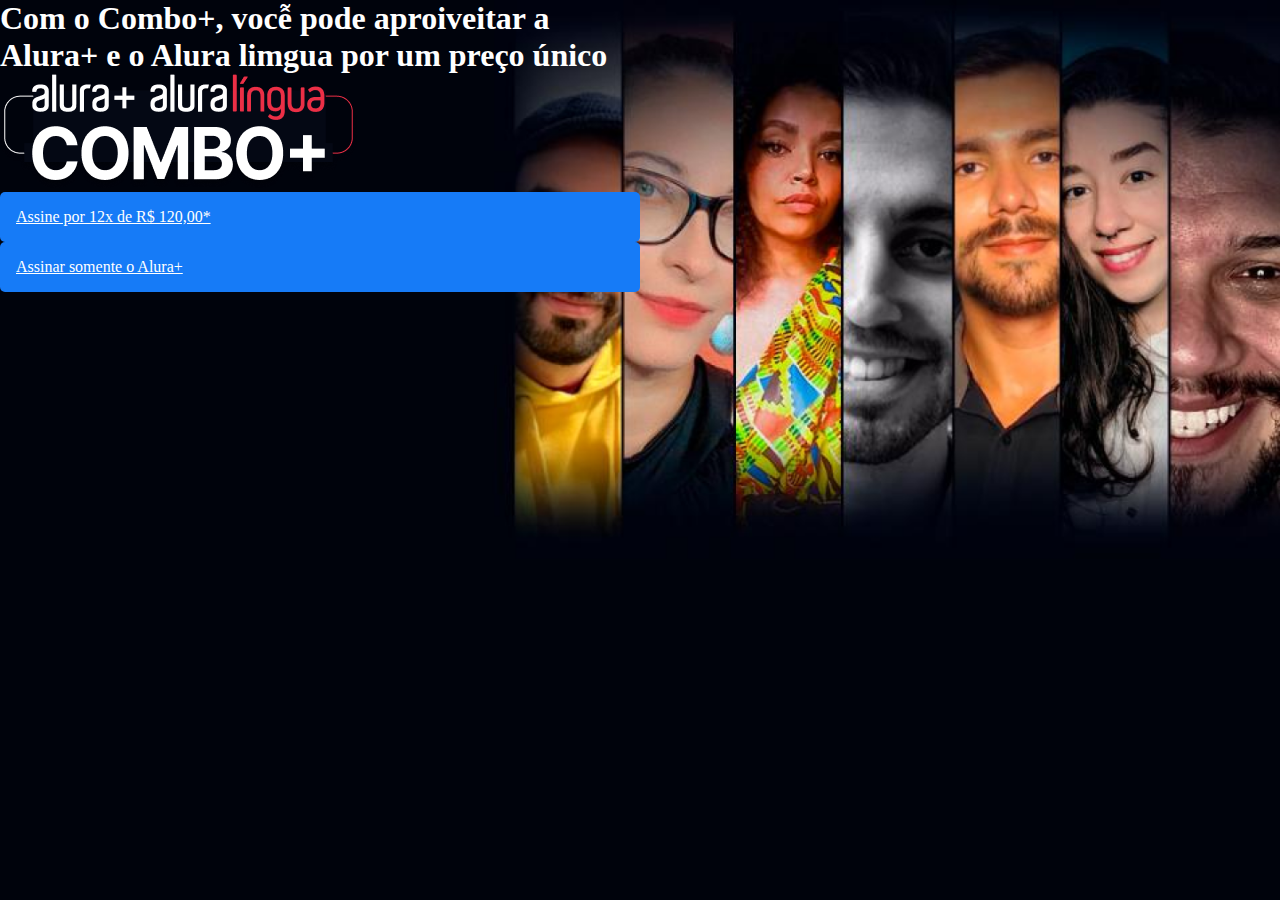
==== index.html @ 47f43a41 "Add files via upload" ====
<!DOCTYPE html>
<html lang="pt-br">
<head>
    <meta charset="UTF-8">
    <meta name="viewport" content="width=device-width, initial-scale=1.0">
    <title>Alura Plus</title>
    <link rel="stylesheet" href="style.css">
</head>
<body>
    <section class="container principal">
        <div>
   <h1>Com o Combo+, vocễ pode aproiveitar a Alura+ e o Alura limgua por um preço único</h1> 
   <img src="img\Combo.png" alt="O combo+ é a junção do alura+ e o alura lingua">
   <a href="www.alura.com.br" class="container__botao">Assine por 12x de R$ 120,00*</a>
   <a href="www.alura.com.br" class="container__botao botao_seundario">Assinar somente o Alura+</a>
   <div>
    </section>
</body>
</html>
---- style.css ----
:root{
    
    --branco-principal:#ffffff;
    --cor_de_fundo:#00030C;
    --azul:#167bf7;
    --cinza:#c0c0c0;

}
body{background-color: var(--cor_de_fundo);
color: var(--branco-principal)}

*{margin:0;
padding: 0;
}

.principal{
    background-image: url("img/Background.png");
    background-repeat: no-repeat;
    background-size: contain;
}

.container{
    height: 100vh;
    display: grid;
    grid-template-columns: 50% 50%;
}

.container__botao{
    background-color: var(--azul);
    border-radius: 5px;
    padding: 1em ;
    color: var(--branco-principal);
    display: block;
}

.botao_secundario{
    background-color: transparent;
}
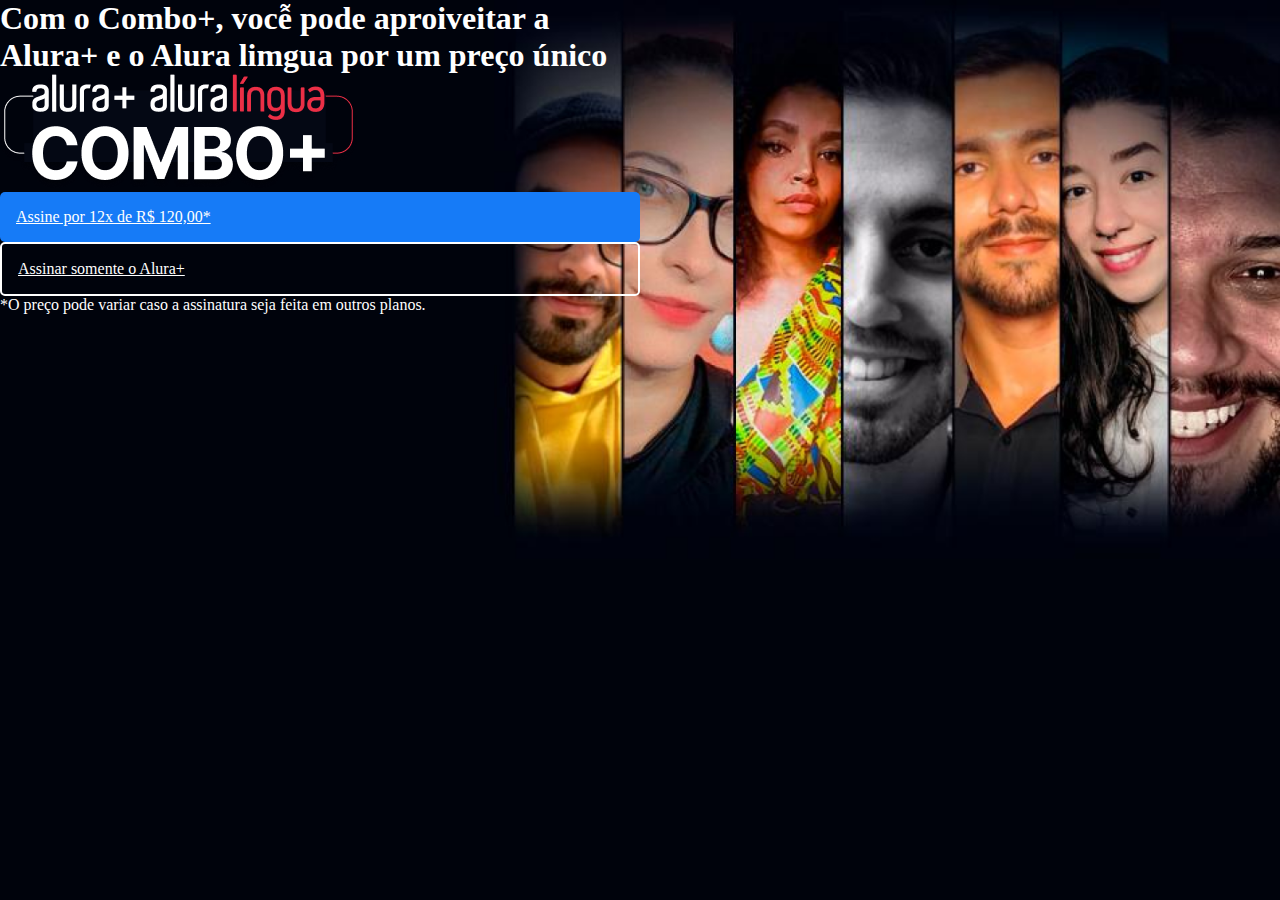
==== commit f4c9087a: "Add files via upload" ====
--- a/index.html
+++ b/index.html
@@ -12,7 +12,8 @@
    <h1>Com o Combo+, vocễ pode aproiveitar a Alura+ e o Alura limgua por um preço único</h1> 
    <img src="img\Combo.png" alt="O combo+ é a junção do alura+ e o alura lingua">
    <a href="www.alura.com.br" class="container__botao">Assine por 12x de R$ 120,00*</a>
-   <a href="www.alura.com.br" class="container__botao botao_seundario">Assinar somente o Alura+</a>
+   <a href="www.alura.com.br" class="container__botao botao_secundario">Assinar somente o Alura+</a>
+    <p class="container__aviso"> *O preço pode variar caso a assinatura seja feita em outros planos.</p>
    <div>
     </section>
 </body>
--- a/style.css
+++ b/style.css
@@ -4,6 +4,7 @@
     --cor_de_fundo:#00030C;
     --azul:#167bf7;
     --cinza:#c0c0c0;
+    --fonte-principal: 'roboto';
 
 }
 body{background-color: var(--cor_de_fundo);
@@ -35,4 +36,5 @@
 
 .botao_secundario{
     background-color: transparent;
+    border: 2px solid var(--branco-principal);
 }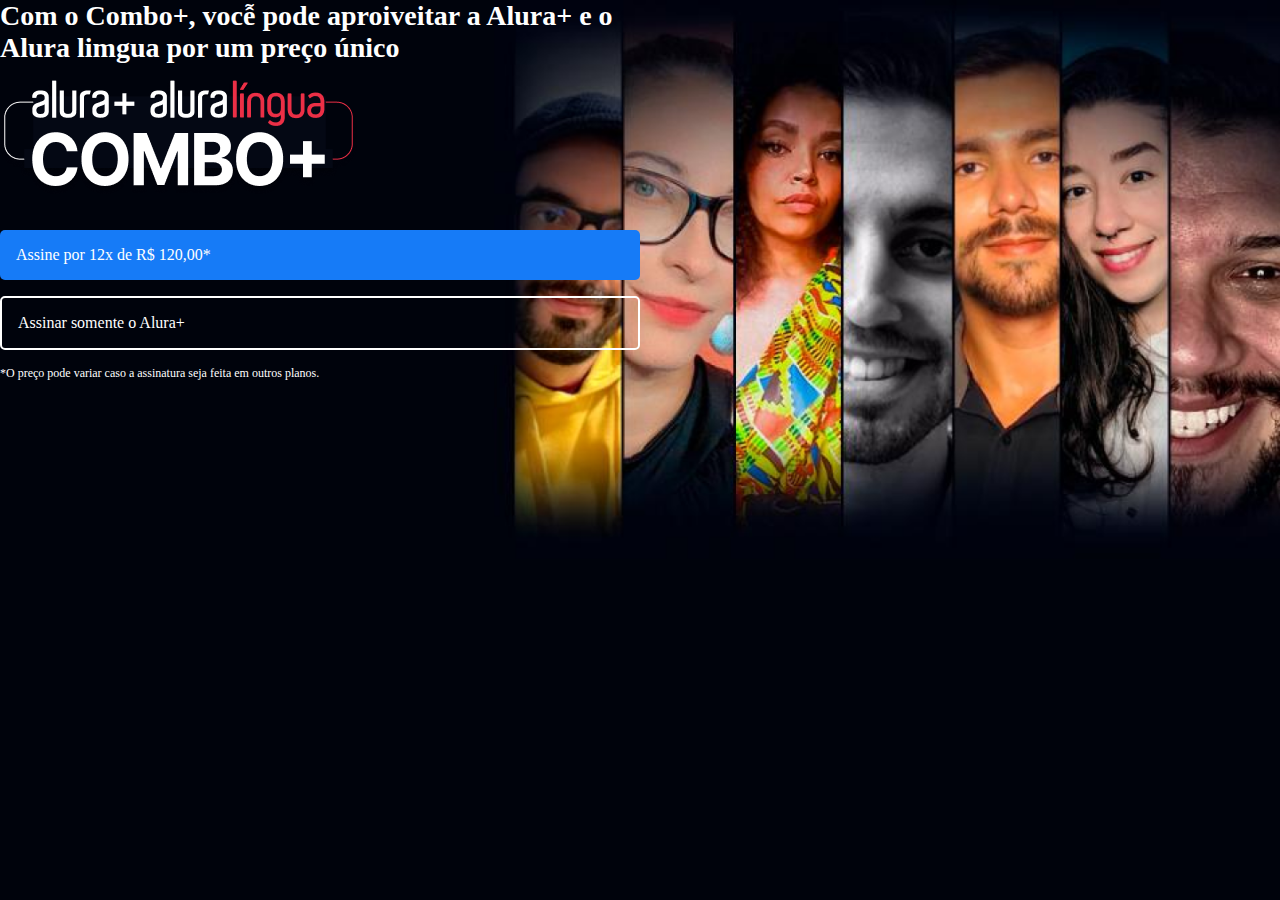
==== commit f4529d83: "Add files via upload" ====
--- a/index.html
+++ b/index.html
@@ -9,8 +9,8 @@
 <body>
     <section class="container principal">
         <div>
-   <h1>Com o Combo+, vocễ pode aproiveitar a Alura+ e o Alura limgua por um preço único</h1> 
-   <img src="img\Combo.png" alt="O combo+ é a junção do alura+ e o alura lingua">
+   <h1 class="container__titulo">Com o Combo+, vocễ pode aproiveitar a Alura+ e o Alura limgua por um preço único</h1> 
+   <img src="img\Combo.png" alt="O combo+ é a junção do alura+ e o alura lingua" class="container__imagem">
    <a href="www.alura.com.br" class="container__botao">Assine por 12x de R$ 120,00*</a>
    <a href="www.alura.com.br" class="container__botao botao_secundario">Assinar somente o Alura+</a>
     <p class="container__aviso"> *O preço pode variar caso a assinatura seja feita em outros planos.</p>
--- a/style.css
+++ b/style.css
@@ -7,8 +7,15 @@
     --fonte-principal: 'roboto';
 
 }
-body{background-color: var(--cor_de_fundo);
-color: var(--branco-principal)}
+body{
+    background-color: var(--cor_de_fundo);
+    color: var(--branco-principal);
+    font-family: var(--fonte-principal);
+    font-size: 16px;
+    font-weight: 400;
+    
+ 
+}
 
 *{margin:0;
 padding: 0;
@@ -32,9 +39,25 @@
     padding: 1em ;
     color: var(--branco-principal);
     display: block;
+    text-decoration: none;
+    margin-bottom: 1em ;
 }
 
 .botao_secundario{
     background-color: transparent;
     border: 2px solid var(--branco-principal);
+}
+
+.container__aviso{
+    font-size: 12px;
+    color: var(--cinza-secundario);
+    
+}
+
+.container__titulo{
+    font-size: 28px;
+    font-weight: 700;
+}
+.container__imagem{
+    margin: 1em 0 2em 0;
 }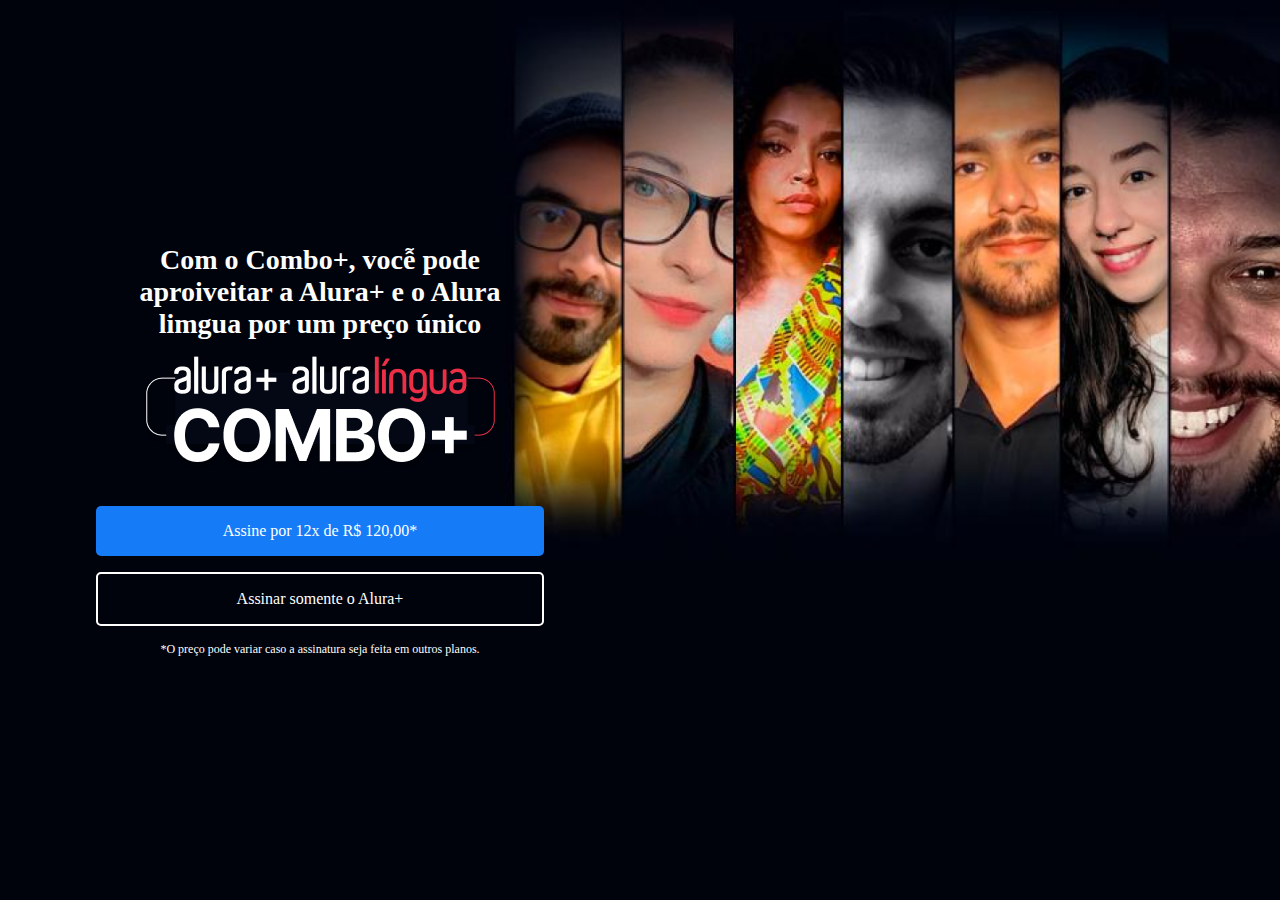
==== commit 73521e50: "Add files via upload" ====
--- a/index.html
+++ b/index.html
@@ -8,7 +8,7 @@
 </head>
 <body>
     <section class="container principal">
-        <div>
+        <div class="container__caixa">
    <h1 class="container__titulo">Com o Combo+, vocễ pode aproiveitar a Alura+ e o Alura limgua por um preço único</h1> 
    <img src="img\Combo.png" alt="O combo+ é a junção do alura+ e o alura lingua" class="container__imagem">
    <a href="www.alura.com.br" class="container__botao">Assine por 12x de R$ 120,00*</a>
--- a/style.css
+++ b/style.css
@@ -25,6 +25,8 @@
     background-image: url("img/Background.png");
     background-repeat: no-repeat;
     background-size: contain;
+    align-items: center;
+    text-align: center;
 }
 
 .container{
@@ -60,4 +62,8 @@
 }
 .container__imagem{
     margin: 1em 0 2em 0;
+}
+
+.container__caixa{
+    margin: 0 6em;
 }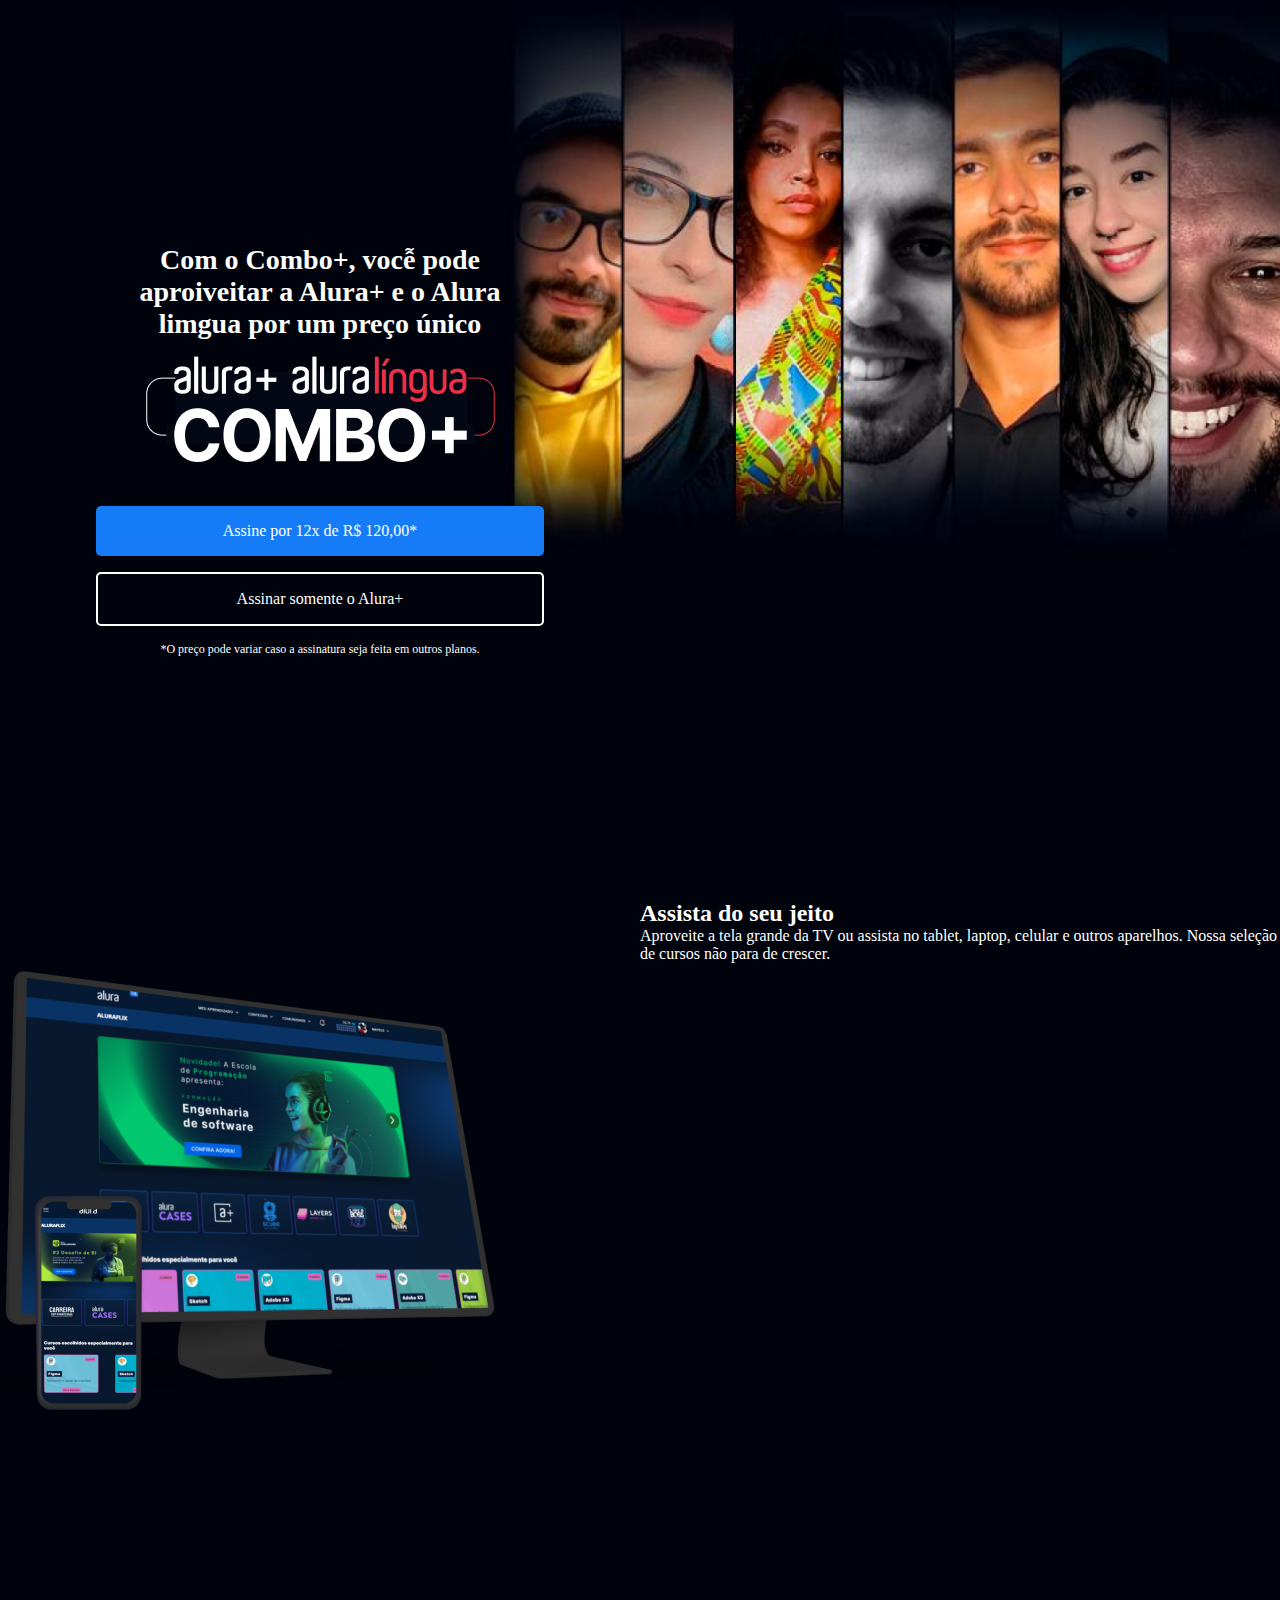
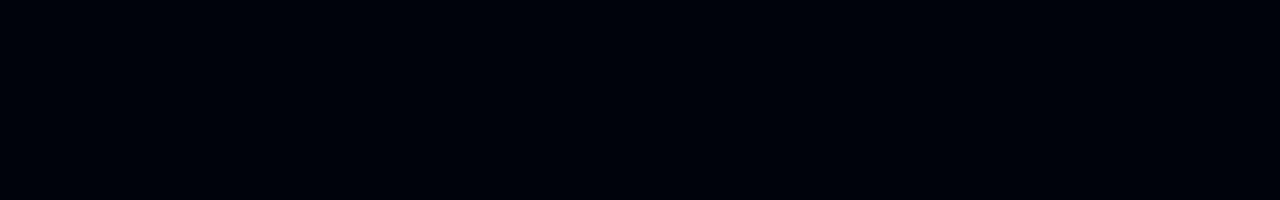
==== commit 0c88be5f: "Add files via upload" ====
--- a/index.html
+++ b/index.html
@@ -16,5 +16,13 @@
     <p class="container__aviso"> *O preço pode variar caso a assinatura seja feita em outros planos.</p>
    <div>
     </section>
+
+    <section class="container secundario">
+        <img src="img/Plataformas.png" alt="um monitor e um celular com o alura plus aberto" class="secundario__imagem">
+        <div class="container__descricao">
+            <h2 class="descricao__titulo">Assista do seu jeito</h2>
+            <p class="descricao__titulo">Aproveite a tela grande da TV ou assista no tablet, laptop, celular e outros aparelhos. Nossa seleção de cursos não para de crescer.</p>
+        </div>
+    </section>
 </body>
 </html>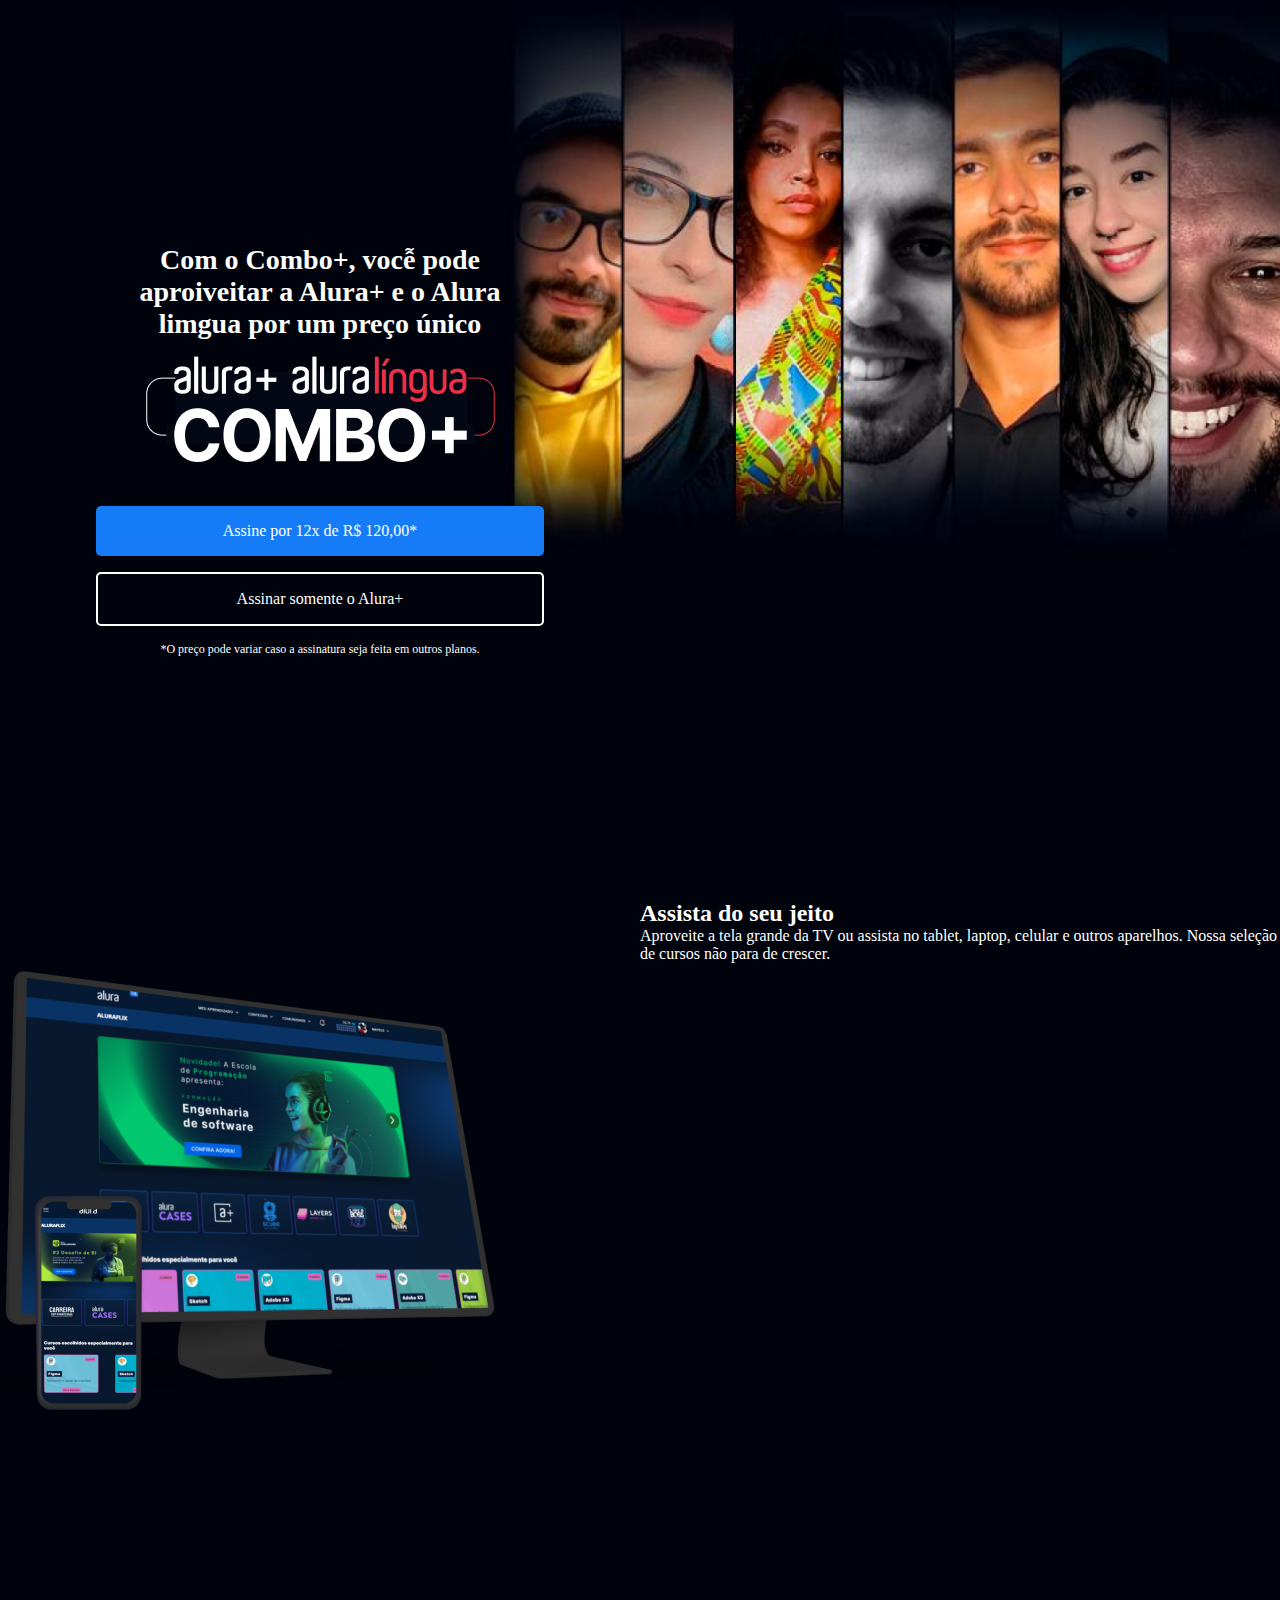
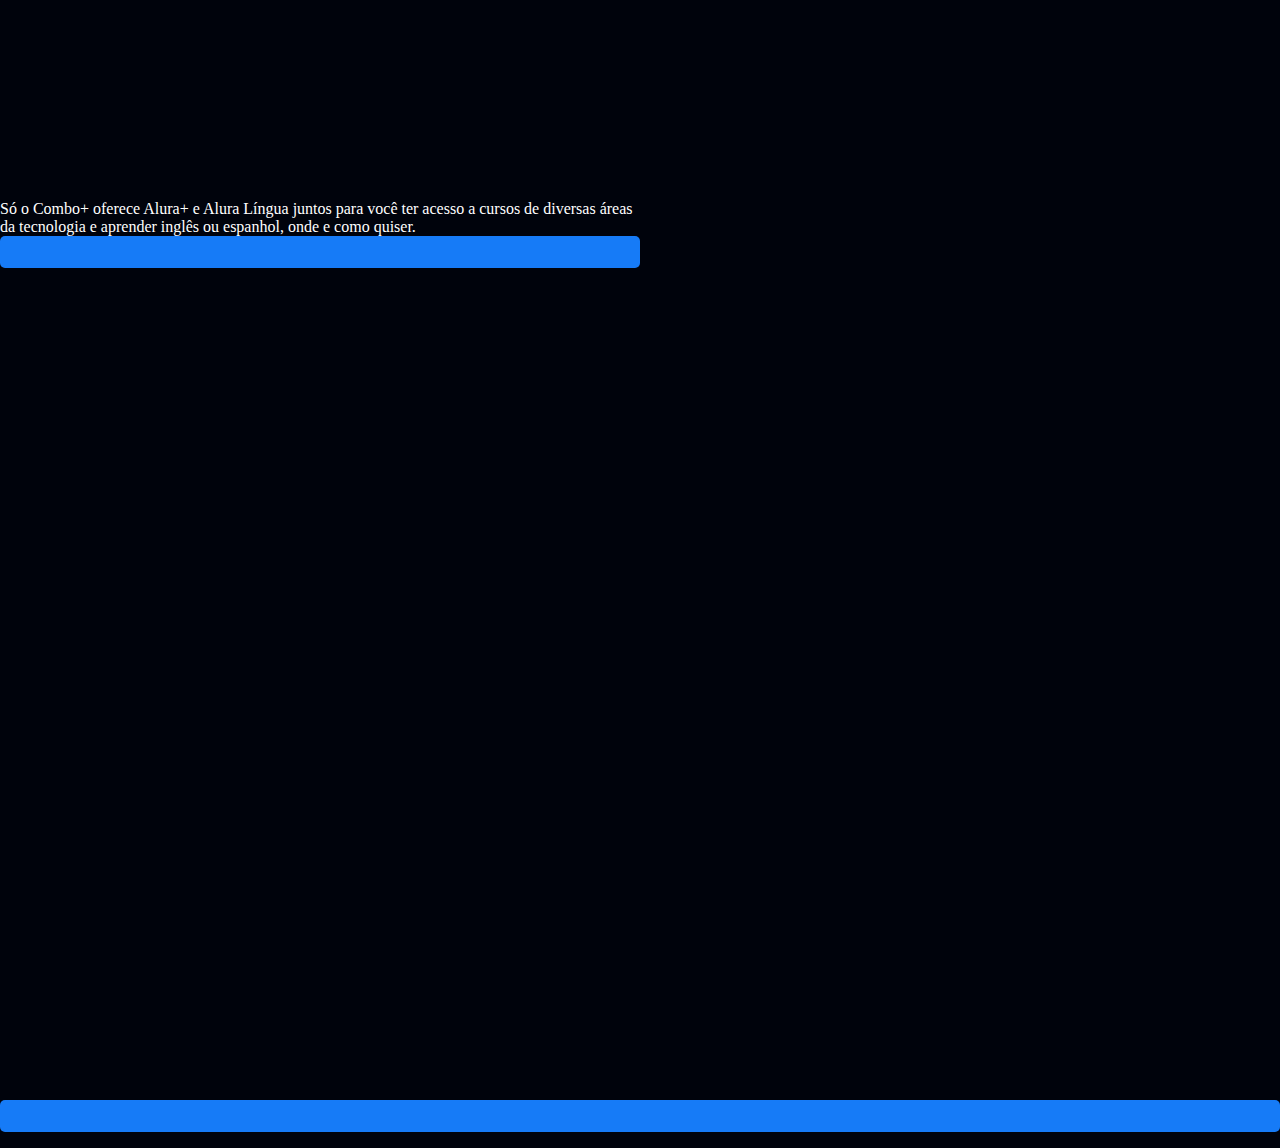
==== commit 56e9af79: "Add files via upload" ====
--- a/index.html
+++ b/index.html
@@ -21,8 +21,17 @@
         <img src="img/Plataformas.png" alt="um monitor e um celular com o alura plus aberto" class="secundario__imagem">
         <div class="container__descricao">
             <h2 class="descricao__titulo">Assista do seu jeito</h2>
-            <p class="descricao__titulo">Aproveite a tela grande da TV ou assista no tablet, laptop, celular e outros aparelhos. Nossa seleção de cursos não para de crescer.</p>
+            <p class="descricao__texto">Aproveite a tela grande da TV ou assista no tablet, laptop, celular e outros
+                 aparelhos. Nossa seleção de cursos não para de crescer.</p>
         </div>
+    </section>
+
+    <section class="container secundario">
+     <div class="container__descricao">
+        <p class="descricao__texto">Só o Combo+ oferece Alura+ e Alura Língua juntos para você ter acesso a cursos
+             de diversas áreas da tecnologia e aprender inglês ou espanhol, onde e como quiser.</p>
+        <a href="www.alura.com.br" class="container__botao secundario__botao" 
+     </div>
     </section>
 </body>
 </html>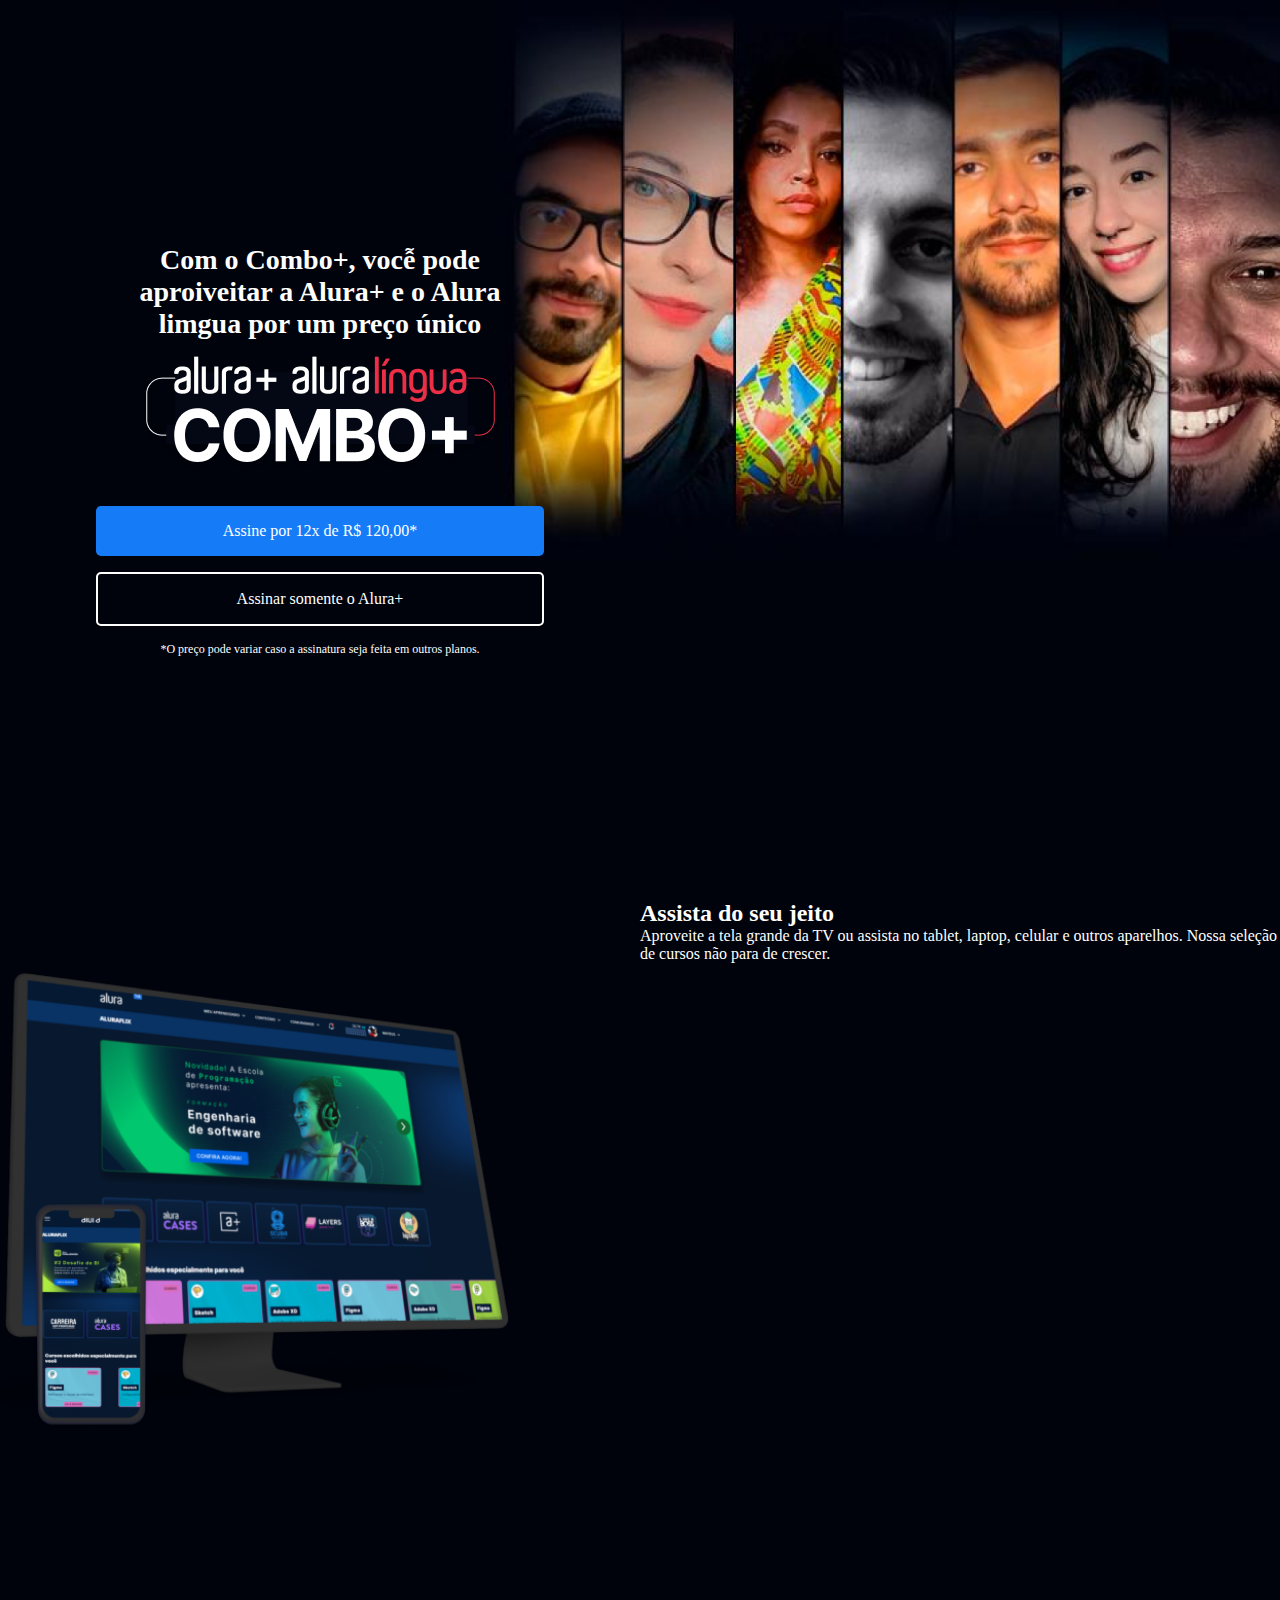
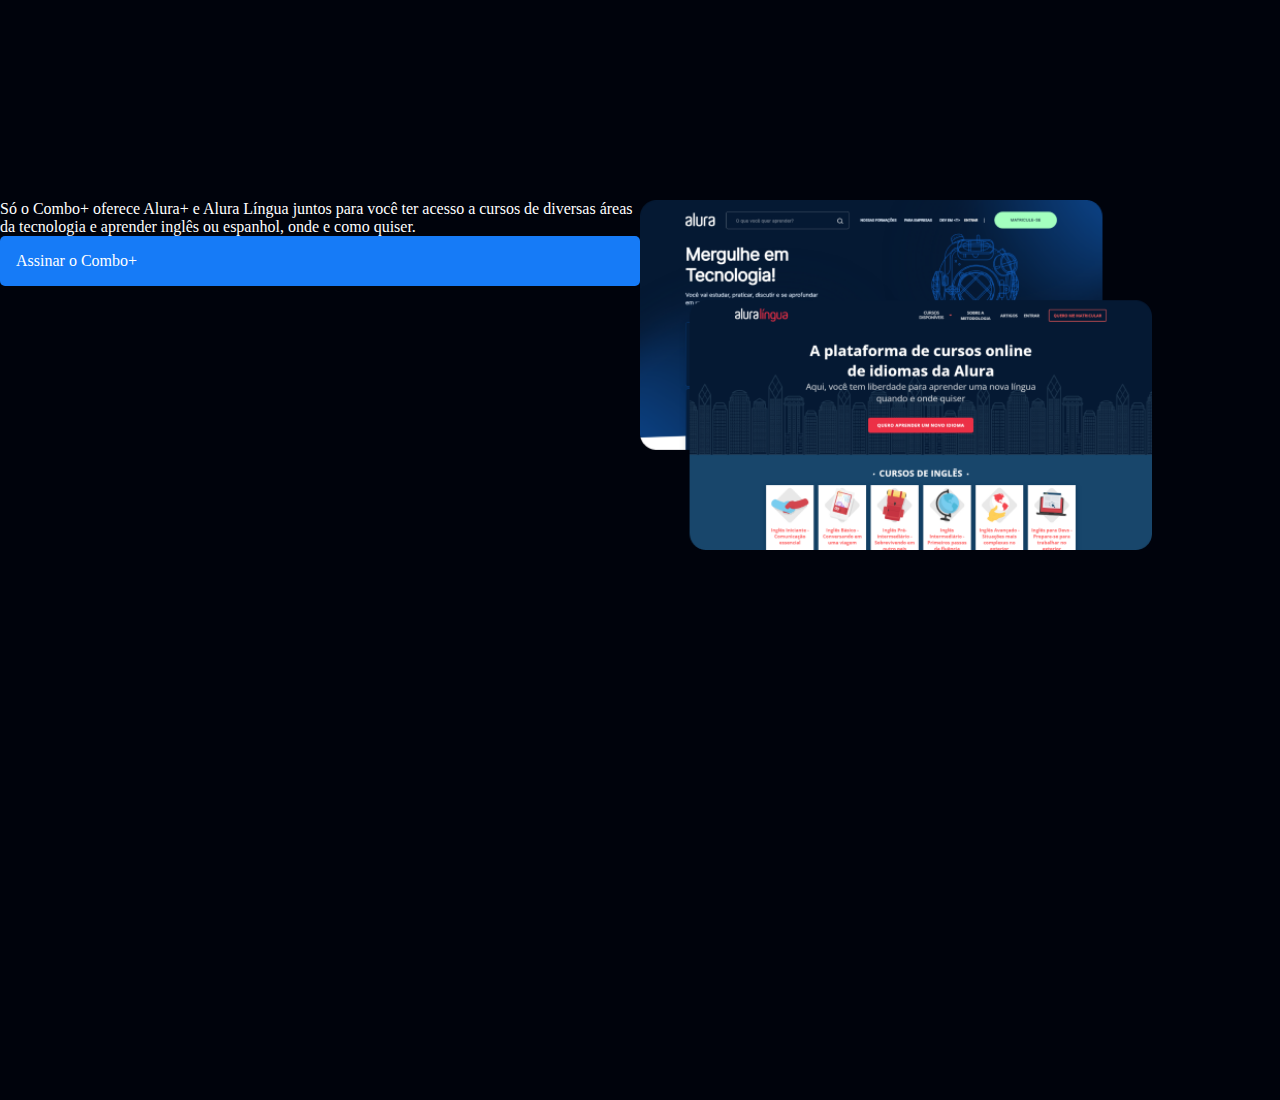
==== commit 84257b51: "Add files via upload" ====
--- a/index.html
+++ b/index.html
@@ -30,8 +30,9 @@
      <div class="container__descricao">
         <p class="descricao__texto">Só o Combo+ oferece Alura+ e Alura Língua juntos para você ter acesso a cursos
              de diversas áreas da tecnologia e aprender inglês ou espanhol, onde e como quiser.</p>
-        <a href="www.alura.com.br" class="container__botao secundario__botao" 
+        <a href="www.alura.com.br" class="container__botao secundario__botao">Assinar o Combo+</a> 
      </div>
+     <img src="img\Telas.png" alt="Tela da alura plus e do alura lingua" class="secundario__imagem">
     </section>
 </body>
 </html>--- a/style.css
+++ b/style.css
@@ -66,4 +66,7 @@
 
 .container__caixa{
     margin: 0 6em;
+}
+.secundario__imagem{
+    width: 80%;
 }